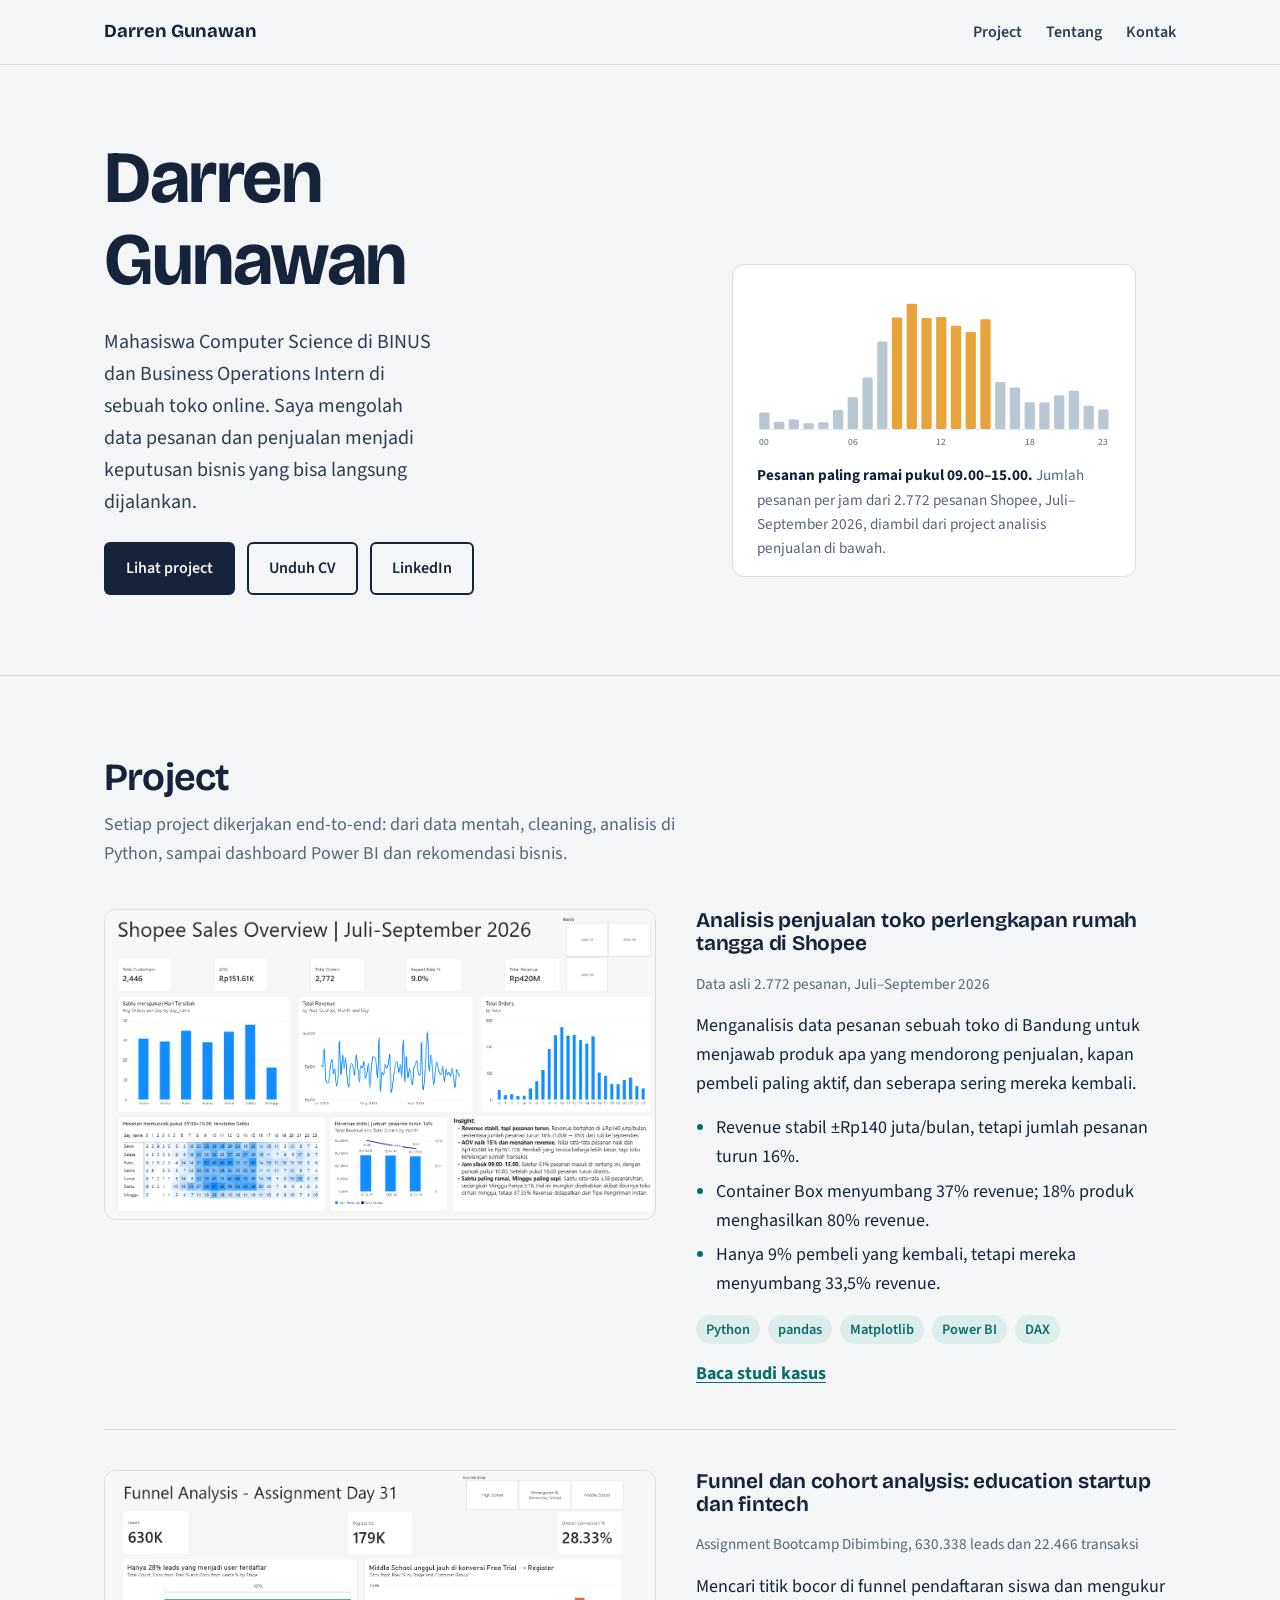
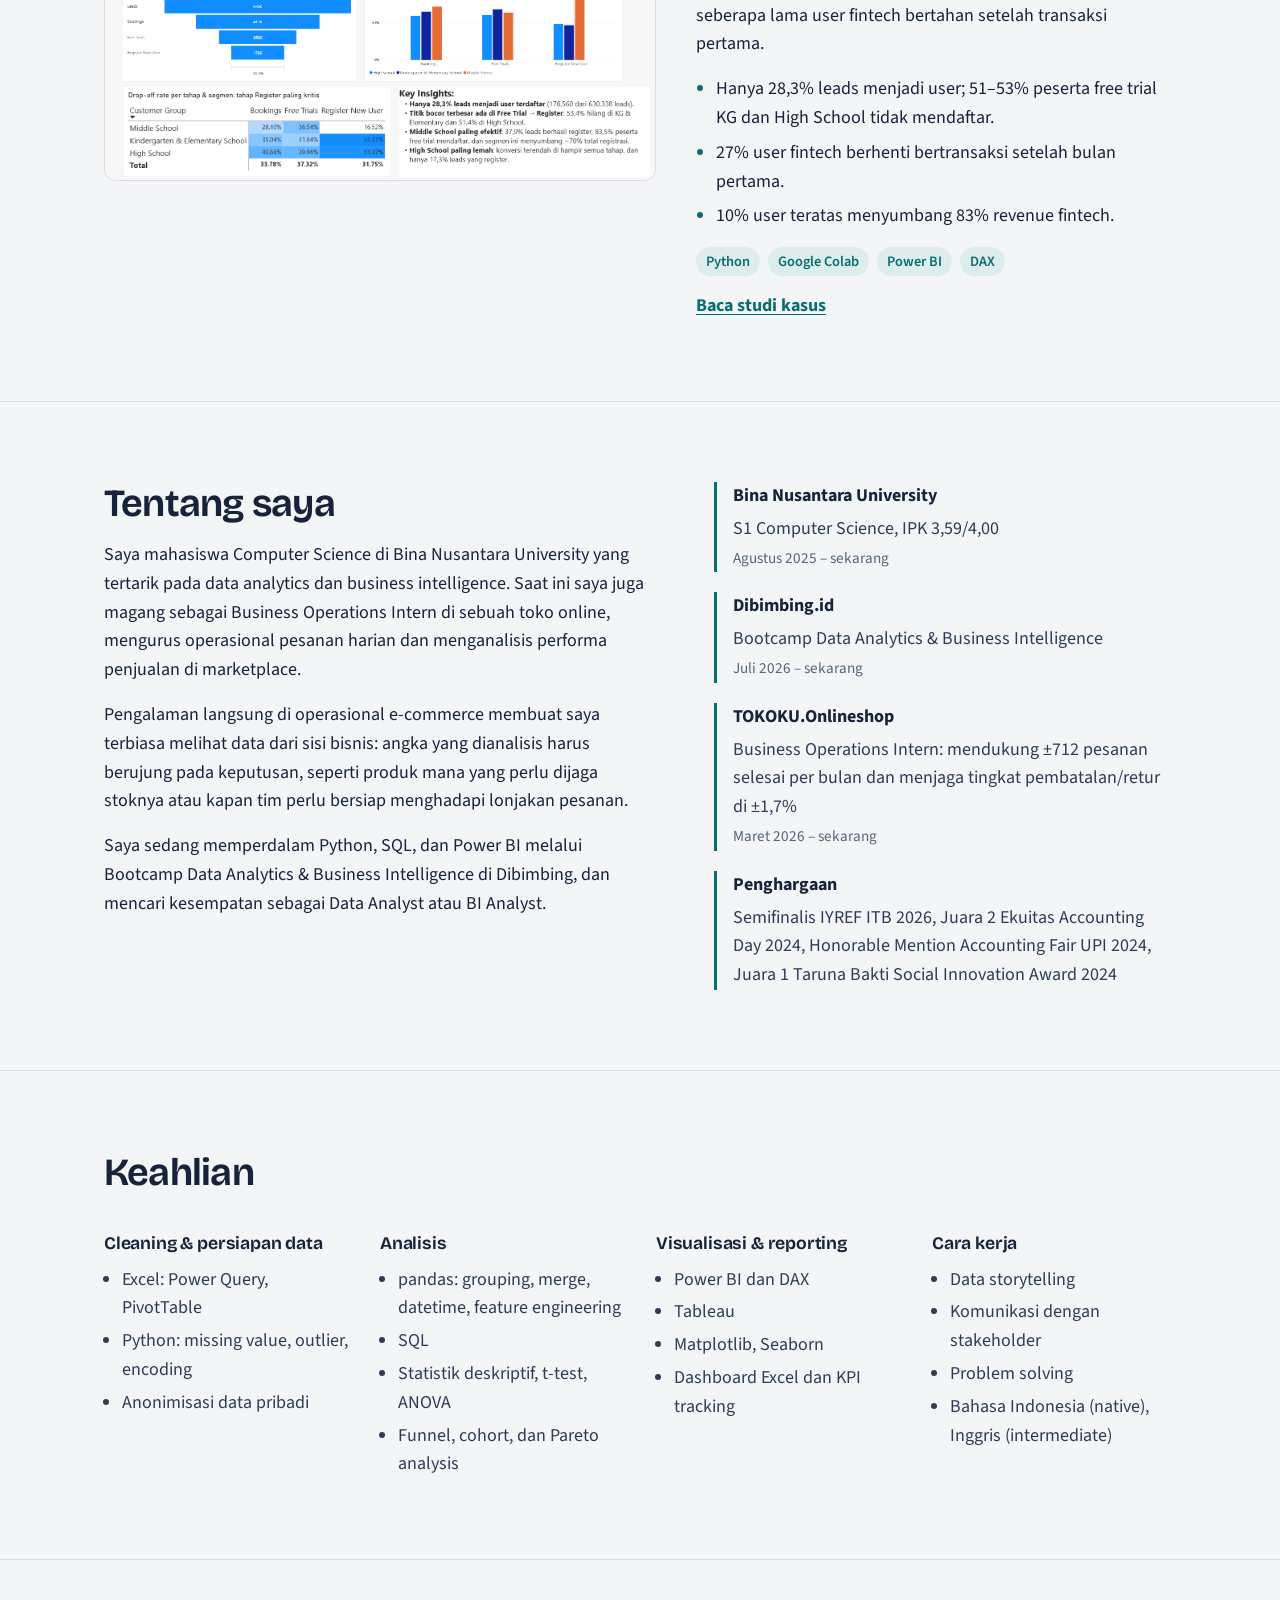
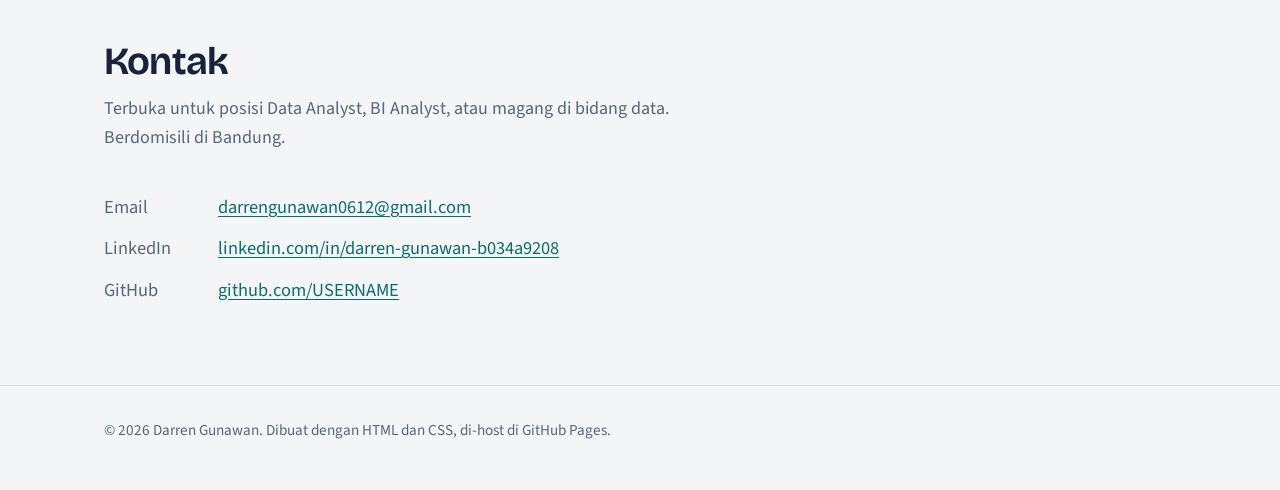
==== index.html @ d1df7506 "Add files via upload" ====
<!doctype html>
<html lang="id">
<head>
  <meta charset="utf-8">
  <meta name="viewport" content="width=device-width, initial-scale=1">
  <title>Darren Gunawan | Data Analyst Portfolio</title>
  <meta name="description" content="Portfolio data analyst Darren Gunawan: analisis penjualan e-commerce, funnel dan cohort analysis dengan Python dan Power BI.">
  <link rel="preconnect" href="https://fonts.googleapis.com">
  <link rel="preconnect" href="https://fonts.gstatic.com" crossorigin>
  <link href="https://fonts.googleapis.com/css2?family=Bricolage+Grotesque:opsz,wght@12..96,500..700&family=Source+Sans+3:wght@400;600;700&display=swap" rel="stylesheet">
  <link rel="stylesheet" href="assets/css/style.css">
</head>
<body>

  <nav class="site-nav" aria-label="Navigasi utama">
    <div class="wrap">
      <a class="brand" href="index.html">Darren Gunawan</a>
      <ul class="nav-links">
        <li><a href="#project">Project</a></li>
        <li><a href="#tentang">Tentang</a></li>
        <li><a href="#kontak">Kontak</a></li>
      </ul>
    </div>
  </nav>

  <header class="hero">
    <div class="wrap">
      <div class="hero-intro">
        <h1>Darren Gunawan</h1>
        <p class="hero-role">Mahasiswa Computer Science di BINUS dan Business Operations Intern di sebuah toko online. Saya mengolah data pesanan dan penjualan menjadi keputusan bisnis yang bisa langsung dijalankan.</p>
        <div class="actions">
          <a class="btn btn-primary" href="#project">Lihat project</a>
          <a class="btn btn-ghost" href="files/Darren_Gunawan_CV.pdf">Unduh CV</a>
          <a class="btn btn-ghost" href="https://www.linkedin.com/in/darren-gunawan-b034a9208/" target="_blank" rel="noopener">LinkedIn</a>
        </div>
      </div>

      <figure class="hero-figure">
        <svg viewBox="0 0 480 220" role="img" aria-label="Grafik batang jumlah pesanan per jam. Pesanan paling banyak antara pukul 09.00 dan 15.00, puncaknya 275 pesanan pukul 10.00.">
          <line class="baseline" x1="0" y1="190.5" x2="480" y2="190.5"/>
          <rect class="base" x="3" y="167.7" width="14" height="22.3" rx="2"><title>00.00: 36 pesanan</title></rect>
          <rect class="base" x="23" y="180.1" width="14" height="9.9" rx="2"><title>01.00: 16 pesanan</title></rect>
          <rect class="base" x="43" y="177.0" width="14" height="13.0" rx="2"><title>02.00: 21 pesanan</title></rect>
          <rect class="base" x="63" y="182.0" width="14" height="8.0" rx="2"><title>03.00: 13 pesanan</title></rect>
          <rect class="base" x="83" y="180.7" width="14" height="9.3" rx="2"><title>04.00: 15 pesanan</title></rect>
          <rect class="base" x="103" y="164.0" width="14" height="26.0" rx="2"><title>05.00: 42 pesanan</title></rect>
          <rect class="base" x="123" y="146.7" width="14" height="43.3" rx="2"><title>06.00: 70 pesanan</title></rect>
          <rect class="base" x="143" y="120.1" width="14" height="69.9" rx="2"><title>07.00: 113 pesanan</title></rect>
          <rect class="base" x="163" y="71.3" width="14" height="118.7" rx="2"><title>08.00: 192 pesanan</title></rect>
          <rect class="peak" x="183" y="38.5" width="14" height="151.5" rx="2"><title>09.00: 245 pesanan</title></rect>
          <rect class="peak" x="203" y="20.0" width="14" height="170.0" rx="2"><title>10.00: 275 pesanan</title></rect>
          <rect class="peak" x="223" y="39.2" width="14" height="150.8" rx="2"><title>11.00: 244 pesanan</title></rect>
          <rect class="peak" x="243" y="37.9" width="14" height="152.1" rx="2"><title>12.00: 246 pesanan</title></rect>
          <rect class="peak" x="263" y="49.7" width="14" height="140.3" rx="2"><title>13.00: 227 pesanan</title></rect>
          <rect class="peak" x="283" y="58.3" width="14" height="131.7" rx="2"><title>14.00: 213 pesanan</title></rect>
          <rect class="peak" x="303" y="41.0" width="14" height="149.0" rx="2"><title>15.00: 241 pesanan</title></rect>
          <rect class="base" x="323" y="126.3" width="14" height="63.7" rx="2"><title>16.00: 103 pesanan</title></rect>
          <rect class="base" x="343" y="133.7" width="14" height="56.3" rx="2"><title>17.00: 91 pesanan</title></rect>
          <rect class="base" x="363" y="153.5" width="14" height="36.5" rx="2"><title>18.00: 59 pesanan</title></rect>
          <rect class="base" x="383" y="154.1" width="14" height="35.9" rx="2"><title>19.00: 58 pesanan</title></rect>
          <rect class="base" x="403" y="144.3" width="14" height="45.7" rx="2"><title>20.00: 74 pesanan</title></rect>
          <rect class="base" x="423" y="138.1" width="14" height="51.9" rx="2"><title>21.00: 84 pesanan</title></rect>
          <rect class="base" x="443" y="158.5" width="14" height="31.5" rx="2"><title>22.00: 51 pesanan</title></rect>
          <rect class="base" x="463" y="163.4" width="14" height="26.6" rx="2"><title>23.00: 43 pesanan</title></rect>
          <text class="axis" x="10" y="212" text-anchor="middle">00</text>
          <text class="axis" x="130" y="212" text-anchor="middle">06</text>
          <text class="axis" x="250" y="212" text-anchor="middle">12</text>
          <text class="axis" x="370" y="212" text-anchor="middle">18</text>
          <text class="axis" x="470" y="212" text-anchor="middle">23</text>
        </svg>
        <figcaption><strong>Pesanan paling ramai pukul 09.00–15.00.</strong> Jumlah pesanan per jam dari 2.772 pesanan Shopee, Juli–September 2026, diambil dari project analisis penjualan di bawah.</figcaption>
      </figure>
    </div>
  </header>

  <main>
    <section class="section" id="project" aria-labelledby="project-title">
      <div class="wrap">
        <div class="section-head">
          <h2 id="project-title">Project</h2>
          <p>Setiap project dikerjakan end-to-end: dari data mentah, cleaning, analisis di Python, sampai dashboard Power BI dan rekomendasi bisnis.</p>
        </div>

        <article class="project">
          <a class="project-shot" href="projects/shopee-sales.html">
            <img src="assets/img/shopee/dashboard-sales-overview.png" alt="Dashboard Power BI Shopee Sales Overview berisi KPI, pesanan per hari dan per jam, heatmap, serta tren revenue bulanan" loading="lazy">
          </a>
          <div class="project-body">
            <h3>Analisis penjualan toko perlengkapan rumah tangga di Shopee</h3>
            <p class="project-meta">Data asli 2.772 pesanan, Juli–September 2026</p>
            <p>Menganalisis data pesanan sebuah toko di Bandung untuk menjawab produk apa yang mendorong penjualan, kapan pembeli paling aktif, dan seberapa sering mereka kembali.</p>
            <ul class="project-results">
              <li>Revenue stabil ±Rp140 juta/bulan, tetapi jumlah pesanan turun 16%.</li>
              <li>Container Box menyumbang 37% revenue; 18% produk menghasilkan 80% revenue.</li>
              <li>Hanya 9% pembeli yang kembali, tetapi mereka menyumbang 33,5% revenue.</li>
            </ul>
            <ul class="tools" aria-label="Tools">
              <li>Python</li><li>pandas</li><li>Matplotlib</li><li>Power BI</li><li>DAX</li>
            </ul>
            <a class="read-more" href="projects/shopee-sales.html">Baca studi kasus</a>
          </div>
        </article>

        <article class="project">
          <a class="project-shot" href="projects/funnel-cohort.html">
            <img src="assets/img/funnel-cohort/dashboard-funnel.png" alt="Dashboard Power BI funnel analysis education startup dengan funnel chart, conversion per segmen, dan matrix drop-off" loading="lazy">
          </a>
          <div class="project-body">
            <h3>Funnel dan cohort analysis: education startup dan fintech</h3>
            <p class="project-meta">Assignment Bootcamp Dibimbing, 630.338 leads dan 22.466 transaksi</p>
            <p>Mencari titik bocor di funnel pendaftaran siswa dan mengukur seberapa lama user fintech bertahan setelah transaksi pertama.</p>
            <ul class="project-results">
              <li>Hanya 28,3% leads menjadi user; 51–53% peserta free trial KG dan High School tidak mendaftar.</li>
              <li>27% user fintech berhenti bertransaksi setelah bulan pertama.</li>
              <li>10% user teratas menyumbang 83% revenue fintech.</li>
            </ul>
            <ul class="tools" aria-label="Tools">
              <li>Python</li><li>Google Colab</li><li>Power BI</li><li>DAX</li>
            </ul>
            <a class="read-more" href="projects/funnel-cohort.html">Baca studi kasus</a>
          </div>
        </article>
      </div>
    </section>

    <section class="section" id="tentang" aria-labelledby="tentang-title">
      <div class="wrap about-grid">
        <div class="about-text">
          <h2 id="tentang-title">Tentang saya</h2>
          <p>Saya mahasiswa Computer Science di Bina Nusantara University yang tertarik pada data analytics dan business intelligence. Saat ini saya juga magang sebagai Business Operations Intern di sebuah toko online, mengurus operasional pesanan harian dan menganalisis performa penjualan di marketplace.</p>
          <p>Pengalaman langsung di operasional e-commerce membuat saya terbiasa melihat data dari sisi bisnis: angka yang dianalisis harus berujung pada keputusan, seperti produk mana yang perlu dijaga stoknya atau kapan tim perlu bersiap menghadapi lonjakan pesanan.</p>
          <p>Saya sedang memperdalam Python, SQL, dan Power BI melalui Bootcamp Data Analytics &amp; Business Intelligence di Dibimbing, dan mencari kesempatan sebagai Data Analyst atau BI Analyst.</p>
        </div>

        <dl class="facts">
          <div>
            <dt>Bina Nusantara University</dt>
            <dd>S1 Computer Science, IPK 3,59/4,00<br><span class="when">Agustus 2025 – sekarang</span></dd>
          </div>
          <div>
            <dt>Dibimbing.id</dt>
            <dd>Bootcamp Data Analytics &amp; Business Intelligence<br><span class="when">Juli 2026 – sekarang</span></dd>
          </div>
          <div>
            <dt>TOKOKU.Onlineshop</dt>
            <dd>Business Operations Intern: mendukung ±712 pesanan selesai per bulan dan menjaga tingkat pembatalan/retur di ±1,7%<br><span class="when">Maret 2026 – sekarang</span></dd>
          </div>
          <div>
            <dt>Penghargaan</dt>
            <dd>Semifinalis IYREF ITB 2026, Juara 2 Ekuitas Accounting Day 2024, Honorable Mention Accounting Fair UPI 2024, Juara 1 Taruna Bakti Social Innovation Award 2024</dd>
          </div>
        </dl>
      </div>
    </section>

    <section class="section" id="keahlian" aria-labelledby="keahlian-title">
      <div class="wrap">
        <div class="section-head">
          <h2 id="keahlian-title">Keahlian</h2>
        </div>
        <div class="skills">
          <div>
            <h3>Cleaning &amp; persiapan data</h3>
            <ul>
              <li>Excel: Power Query, PivotTable</li>
              <li>Python: missing value, outlier, encoding</li>
              <li>Anonimisasi data pribadi</li>
            </ul>
          </div>
          <div>
            <h3>Analisis</h3>
            <ul>
              <li>pandas: grouping, merge, datetime, feature engineering</li>
              <li>SQL</li>
              <li>Statistik deskriptif, t-test, ANOVA</li>
              <li>Funnel, cohort, dan Pareto analysis</li>
            </ul>
          </div>
          <div>
            <h3>Visualisasi &amp; reporting</h3>
            <ul>
              <li>Power BI dan DAX</li>
              <li>Tableau</li>
              <li>Matplotlib, Seaborn</li>
              <li>Dashboard Excel dan KPI tracking</li>
            </ul>
          </div>
          <div>
            <h3>Cara kerja</h3>
            <ul>
              <li>Data storytelling</li>
              <li>Komunikasi dengan stakeholder</li>
              <li>Problem solving</li>
              <li>Bahasa Indonesia (native), Inggris (intermediate)</li>
            </ul>
          </div>
        </div>
      </div>
    </section>

    <section class="section" id="kontak" aria-labelledby="kontak-title">
      <div class="wrap">
        <div class="section-head">
          <h2 id="kontak-title">Kontak</h2>
          <p>Terbuka untuk posisi Data Analyst, BI Analyst, atau magang di bidang data. Berdomisili di Bandung.</p>
        </div>
        <ul class="contact-list">
          <li><span>Email</span> <a href="mailto:darrengunawan0612@gmail.com">darrengunawan0612@gmail.com</a></li>
          <li><span>LinkedIn</span> <a href="https://www.linkedin.com/in/darren-gunawan-b034a9208/" target="_blank" rel="noopener">linkedin.com/in/darren-gunawan-b034a9208</a></li>
          <li><span>GitHub</span> <a href="https://github.com/USERNAME" target="_blank" rel="noopener">github.com/USERNAME</a></li>
        </ul>
      </div>
    </section>
  </main>

  <footer class="site-footer">
    <div class="wrap">© 2026 Darren Gunawan. Dibuat dengan HTML dan CSS, di-host di GitHub Pages.</div>
  </footer>

</body>
</html>
---- assets/css/style.css ----
/* ===== Tokens ===== */
:root {
  --ink: #17233B;
  --ink-soft: #2E3C55;
  --paper: #F3F5F7;
  --surface: #FFFFFF;
  --teal: #0B6E6E;
  --teal-soft: #DCEDEC;
  --amber: #E8A33A;
  --muted: #56657A;
  --rule: #D7DDE4;
  --bar: #B9C6D3;

  --font-display: 'Bricolage Grotesque', 'Segoe UI', Arial, sans-serif;
  --font-body: 'Source Sans 3', 'Segoe UI', Arial, sans-serif;

  --wrap: 1120px;
  --read: 68ch;
  --radius-s: 6px;
  --radius-m: 12px;
}

*, *::before, *::after { box-sizing: border-box; }

html { scroll-behavior: smooth; }
@media (prefers-reduced-motion: reduce) { html { scroll-behavior: auto; } }

body {
  margin: 0;
  background: var(--paper);
  color: var(--ink);
  font-family: var(--font-body);
  font-size: 18px;
  line-height: 1.6;
  -webkit-font-smoothing: antialiased;
}

img { max-width: 100%; height: auto; display: block; }

a { color: var(--teal); text-underline-offset: 3px; }
a:hover { color: var(--ink); }
:focus-visible { outline: 3px solid var(--amber); outline-offset: 3px; border-radius: 2px; }

h1, h2, h3 {
  font-family: var(--font-display);
  line-height: 1.12;
  letter-spacing: -0.02em;
  margin: 0;
}
h1 { font-size: clamp(2.6rem, 6vw, 4.6rem); font-weight: 700; }
h2 { font-size: clamp(1.7rem, 3.2vw, 2.4rem); font-weight: 650; }
h3 { font-size: 1.3rem; font-weight: 650; letter-spacing: -0.01em; }
p { margin: 0; }

.wrap { max-width: var(--wrap); margin: 0 auto; padding: 0 24px; }
.num { font-variant-numeric: tabular-nums; }

/* ===== Navigation ===== */
.site-nav {
  border-bottom: 1px solid var(--rule);
  background: var(--paper);
  position: sticky; top: 0; z-index: 10;
}
.site-nav .wrap {
  display: flex; align-items: center; justify-content: space-between;
  gap: 16px; min-height: 64px;
}
.brand { font-family: var(--font-display); font-weight: 700; font-size: 1.15rem; color: var(--ink); text-decoration: none; }
.nav-links { display: flex; gap: 24px; list-style: none; margin: 0; padding: 0; }
.nav-links a { color: var(--ink-soft); text-decoration: none; font-weight: 600; font-size: 1rem; }
.nav-links a:hover { color: var(--teal); }

/* ===== Buttons ===== */
.actions { display: flex; flex-wrap: wrap; gap: 12px; }
.btn {
  display: inline-block; padding: 12px 20px; border-radius: var(--radius-s);
  font-weight: 600; font-size: 1rem; text-decoration: none;
  border: 2px solid var(--ink);
}
.btn-primary { background: var(--ink); color: var(--paper); }
.btn-primary:hover { background: var(--teal); border-color: var(--teal); color: #fff; }
.btn-ghost { color: var(--ink); background: transparent; }
.btn-ghost:hover { background: var(--surface); color: var(--ink); }

/* ===== Hero ===== */
.hero { padding: 72px 0 80px; }
.hero .wrap {
  display: grid; grid-template-columns: 1.1fr 1fr; gap: 56px; align-items: end;
}
.hero-intro { display: flex; flex-direction: column; gap: 24px; }
.hero-role { font-size: 1.25rem; color: var(--ink-soft); max-width: 34ch; }
.hero-figure {
  background: var(--surface); border: 1px solid var(--rule);
  border-radius: var(--radius-m); padding: 24px 24px 16px;
}
.hero-figure svg { width: 100%; height: auto; display: block; }
.hero-figure .base { fill: var(--bar); }
.hero-figure .peak { fill: var(--amber); }
.hero-figure .axis { fill: var(--muted); font: 13px var(--font-body); }
.hero-figure .baseline { stroke: var(--rule); stroke-width: 1; }
.hero-figure figcaption { font-size: 0.95rem; color: var(--muted); margin-top: 12px; }
.hero-figure figcaption strong { color: var(--ink); }

/* ===== Sections ===== */
.section { padding: 80px 0; border-top: 1px solid var(--rule); }
.section-head { display: flex; flex-direction: column; gap: 12px; margin-bottom: 40px; max-width: var(--read); }
.section-head p { color: var(--muted); }

/* ===== Project list ===== */
.project {
  display: grid; grid-template-columns: 1.15fr 1fr; gap: 40px; align-items: start;
  padding: 40px 0; border-bottom: 1px solid var(--rule);
}
.project:first-of-type { padding-top: 0; }
.project:last-of-type { border-bottom: 0; padding-bottom: 0; }
.project-shot {
  border: 1px solid var(--rule); border-radius: var(--radius-m);
  overflow: hidden; background: var(--surface);
}
.project-body { display: flex; flex-direction: column; gap: 16px; }
.project-meta { color: var(--muted); font-size: 0.95rem; }
.project-results { margin: 0; padding-left: 20px; display: flex; flex-direction: column; gap: 6px; }
.project-results li::marker { color: var(--teal); }
.tools { display: flex; flex-wrap: wrap; gap: 8px; list-style: none; margin: 0; padding: 0; }
.tools li {
  font-size: 0.9rem; padding: 3px 10px; border-radius: 999px;
  background: var(--teal-soft); color: var(--teal); font-weight: 600;
}
.read-more { font-weight: 700; }

/* ===== About ===== */
.about-grid { display: grid; grid-template-columns: 1.2fr 1fr; gap: 56px; }
.about-text { display: flex; flex-direction: column; gap: 16px; max-width: var(--read); }
.facts { margin: 0; display: flex; flex-direction: column; gap: 20px; }
.facts div { border-left: 3px solid var(--teal); padding-left: 16px; }
.facts dt { font-weight: 700; }
.facts dd { margin: 4px 0 0; color: var(--ink-soft); }
.facts .when { color: var(--muted); font-size: 0.95rem; }

/* ===== Skills ===== */
.skills { display: grid; grid-template-columns: repeat(4, 1fr); gap: 32px; }
.skills h3 { font-size: 1.1rem; margin-bottom: 12px; }
.skills ul { margin: 0; padding-left: 18px; color: var(--ink-soft); display: flex; flex-direction: column; gap: 4px; }

/* ===== Contact ===== */
.contact-list { list-style: none; margin: 0; padding: 0; display: flex; flex-direction: column; gap: 12px; font-size: 1.15rem; }
.contact-list span { display: inline-block; min-width: 110px; color: var(--muted); }

.site-footer { padding: 32px 0 48px; color: var(--muted); font-size: 0.95rem; border-top: 1px solid var(--rule); }

/* ===== Case study ===== */
.case-head { padding: 56px 0 40px; }
.case-head .wrap { display: flex; flex-direction: column; gap: 20px; }
.back { font-weight: 600; text-decoration: none; }
.case-head h1 { font-size: clamp(2.1rem, 4.6vw, 3.4rem); max-width: 22ch; }
.case-lead { font-size: 1.2rem; color: var(--ink-soft); max-width: 60ch; }
.case-meta {
  display: grid; grid-template-columns: repeat(4, minmax(0, 1fr)); gap: 24px;
  margin: 12px 0 0; padding: 20px 0 0; border-top: 1px solid var(--rule);
}
.case-meta dt { font-size: 0.9rem; color: var(--muted); }
.case-meta dd { margin: 2px 0 0; font-weight: 600; }

.case-layout { display: grid; grid-template-columns: 220px minmax(0, 1fr); gap: 56px; padding-bottom: 80px; }
.toc { position: sticky; top: 96px; align-self: start; }
.toc p { font-weight: 700; margin-bottom: 8px; }
.toc ol { list-style: none; margin: 0; padding: 0; display: flex; flex-direction: column; gap: 6px; border-left: 2px solid var(--rule); }
.toc a { display: block; padding-left: 14px; color: var(--muted); text-decoration: none; font-size: 0.98rem; }
.toc a:hover { color: var(--teal); }

.article { max-width: 760px; display: flex; flex-direction: column; gap: 56px; }
.article section { display: flex; flex-direction: column; gap: 16px; scroll-margin-top: 88px; }
.article h2 { font-size: 1.8rem; }
.article h3 { margin-top: 12px; }
.article ul, .article ol { margin: 0; padding-left: 22px; display: flex; flex-direction: column; gap: 8px; }
.article li::marker { color: var(--teal); font-weight: 700; }

.summary {
  background: var(--surface); border: 1px solid var(--rule); border-left: 4px solid var(--amber);
  border-radius: var(--radius-s); padding: 24px 28px;
}
.summary h2 { font-size: 1.3rem; margin-bottom: 12px; }

.finding { display: flex; flex-direction: column; gap: 14px; padding-top: 8px; }
.finding .q { color: var(--teal); font-weight: 700; font-size: 1rem; }

figure.chart { margin: 0; background: var(--surface); border: 1px solid var(--rule); border-radius: var(--radius-m); padding: 16px; }
figure.chart figcaption { font-size: 0.92rem; color: var(--muted); margin-top: 10px; }
figure.wide a { display: block; }
figure.wide img { cursor: zoom-in; }

.data-table { width: 100%; border-collapse: collapse; font-size: 1rem; background: var(--surface); }
.data-table th, .data-table td { text-align: left; padding: 10px 14px; border-bottom: 1px solid var(--rule); vertical-align: top; }
.data-table th { background: var(--ink); color: var(--paper); font-weight: 600; }
.table-scroll { overflow-x: auto; border: 1px solid var(--rule); border-radius: var(--radius-s); }

.recs { counter-reset: rec; }
.recs li strong { color: var(--ink); }

.files { display: flex; flex-wrap: wrap; gap: 12px; }

.case-nav { display: flex; justify-content: space-between; gap: 16px; padding-top: 32px; border-top: 1px solid var(--rule); font-weight: 600; }

/* ===== Responsive ===== */
@media (max-width: 960px) {
  .hero .wrap, .project, .about-grid { grid-template-columns: 1fr; gap: 32px; }
  .skills { grid-template-columns: repeat(2, 1fr); }
  .case-layout { grid-template-columns: 1fr; }
  .toc { display: none; }
}
@media (max-width: 640px) {
  body { font-size: 17px; }
  .nav-links { gap: 16px; }
  .nav-links li:nth-child(2) { display: none; }
  .hero { padding: 48px 0 56px; }
  .section { padding: 56px 0; }
  .skills { grid-template-columns: 1fr; }
  .case-meta { grid-template-columns: repeat(2, minmax(0, 1fr)); }
  .contact-list span { display: block; }
}
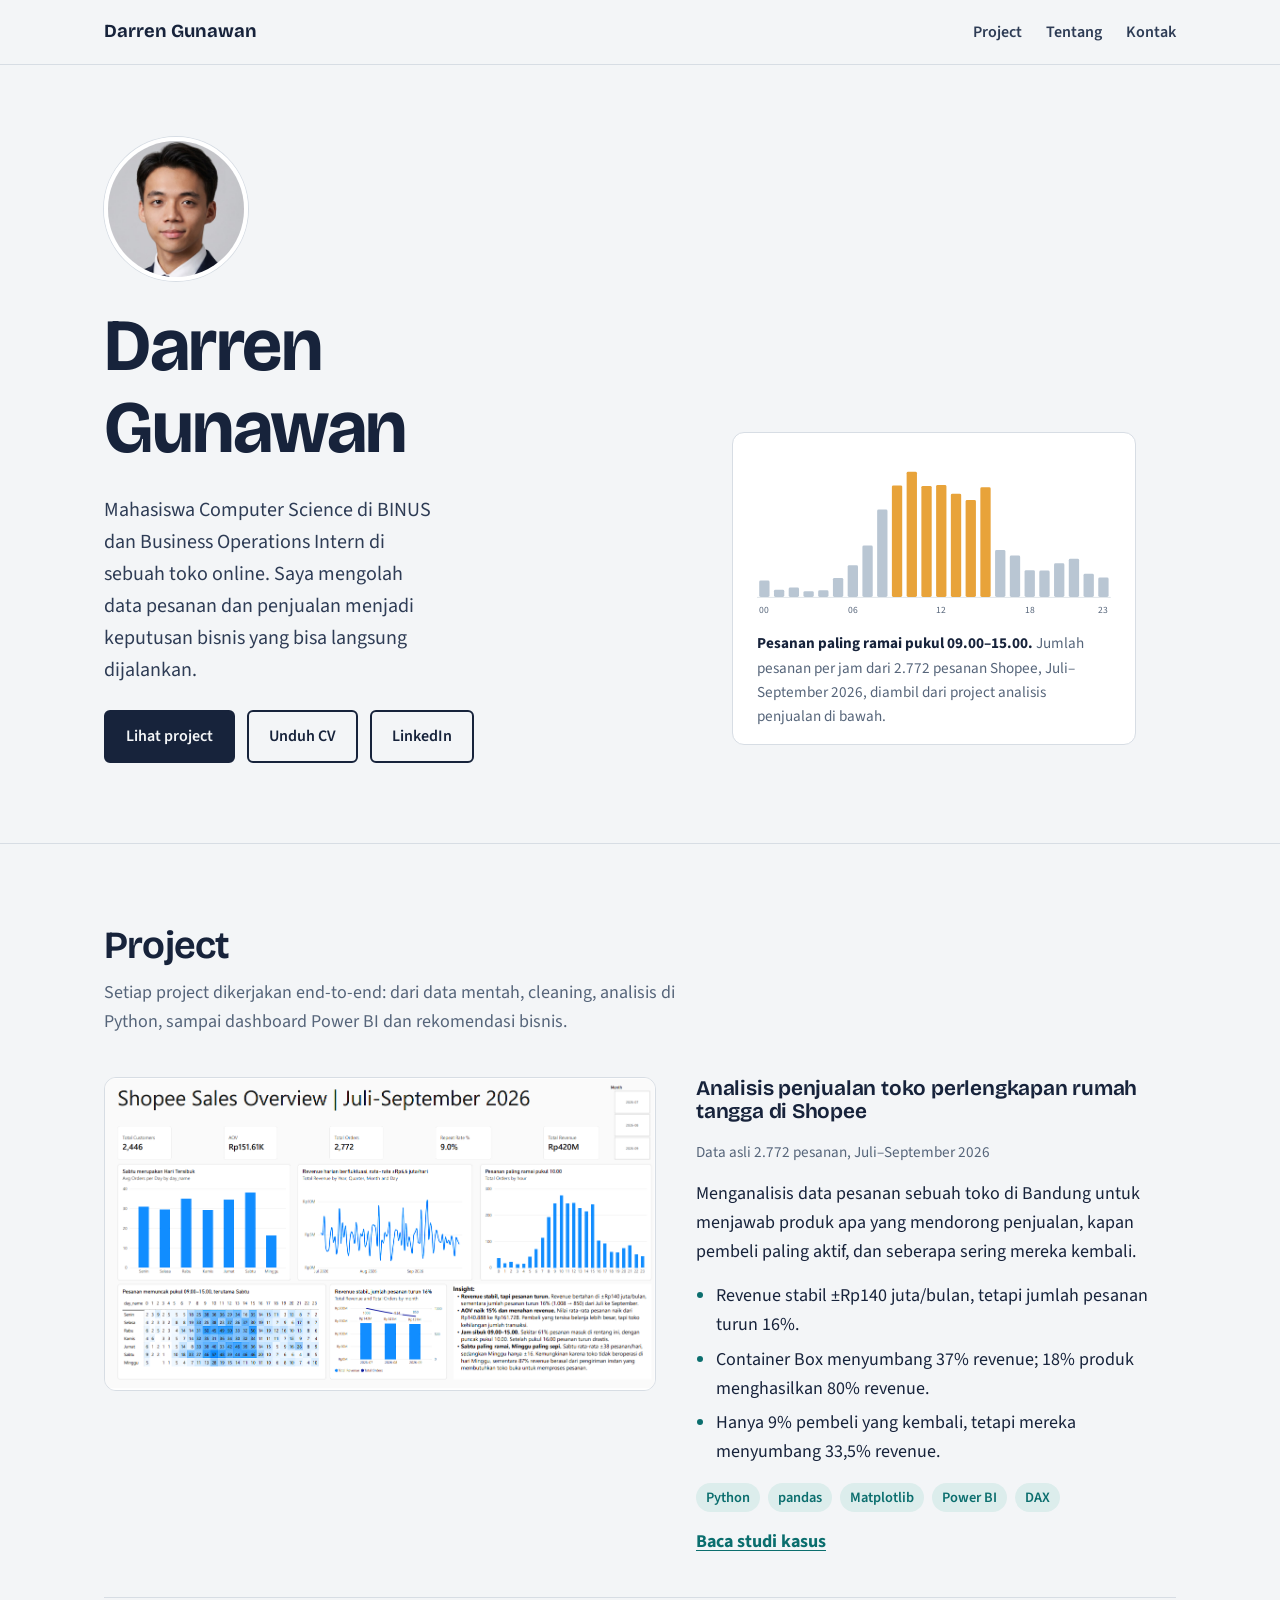
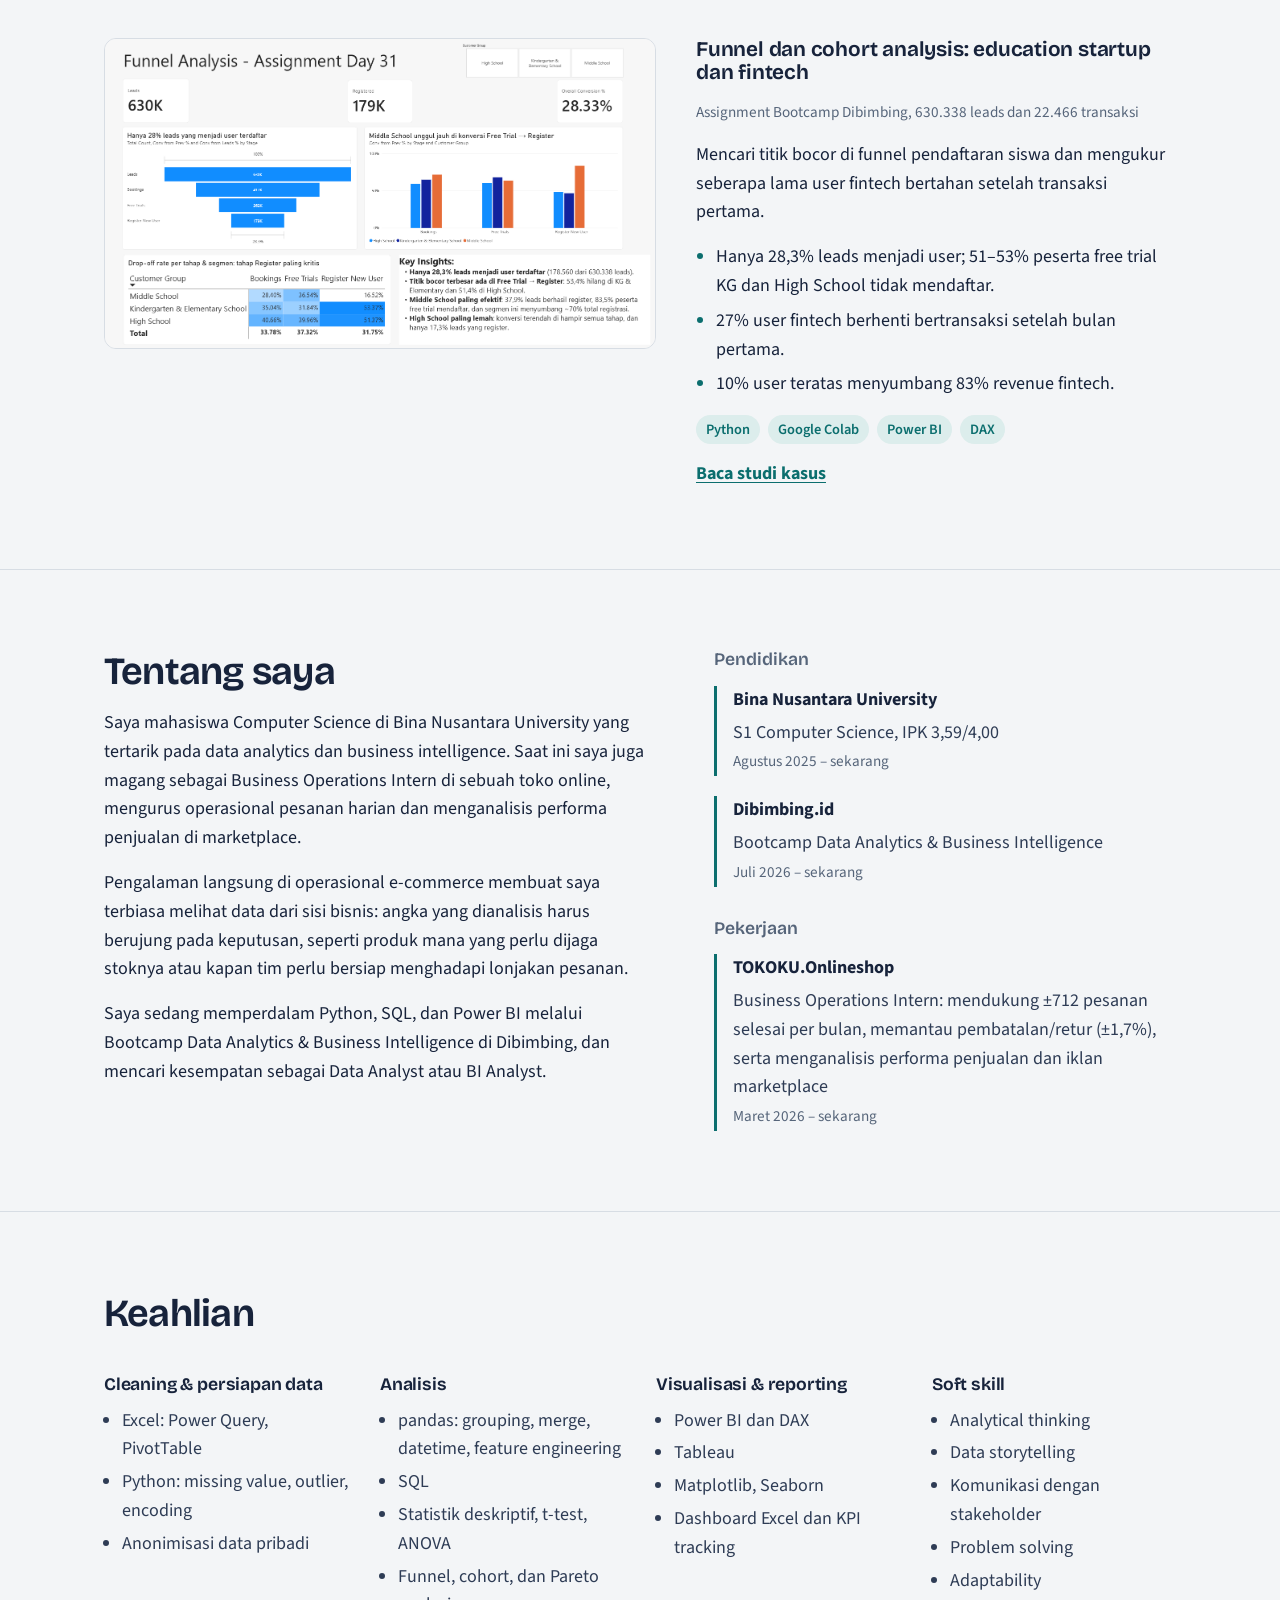
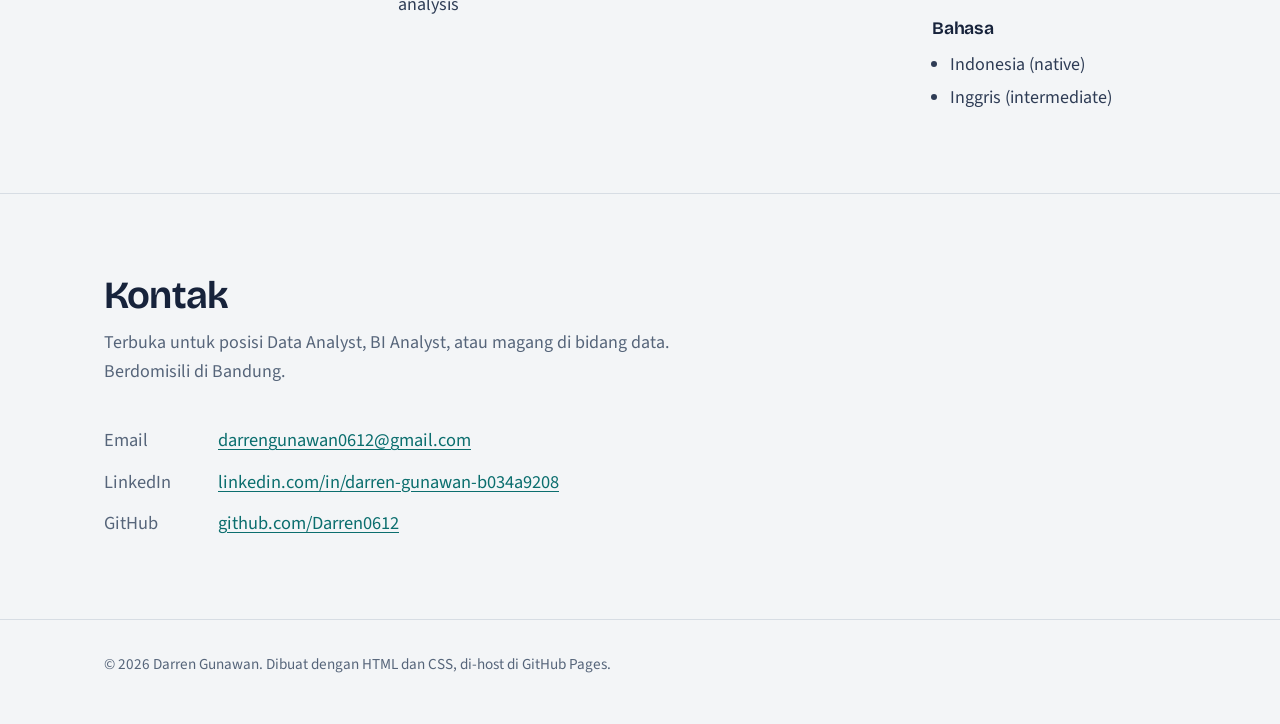
==== commit 77e929c6: "Update portfolio: foto, CV, dashboard terbaru, dan struktur Tentang - Tambah foto profil di hero dan" ====
--- a/index.html
+++ b/index.html
@@ -26,11 +26,12 @@
   <header class="hero">
     <div class="wrap">
       <div class="hero-intro">
+        <img class="avatar" src="assets/img/darren-gunawan.jpg" alt="Foto Darren Gunawan" width="144" height="144">
         <h1>Darren Gunawan</h1>
         <p class="hero-role">Mahasiswa Computer Science di BINUS dan Business Operations Intern di sebuah toko online. Saya mengolah data pesanan dan penjualan menjadi keputusan bisnis yang bisa langsung dijalankan.</p>
         <div class="actions">
           <a class="btn btn-primary" href="#project">Lihat project</a>
-          <a class="btn btn-ghost" href="files/Darren_Gunawan_CV.pdf">Unduh CV</a>
+          <a class="btn btn-ghost" href="files/Darren_Gunawan_CV.pdf" download>Unduh CV</a>
           <a class="btn btn-ghost" href="https://www.linkedin.com/in/darren-gunawan-b034a9208/" target="_blank" rel="noopener">LinkedIn</a>
         </div>
       </div>
@@ -132,24 +133,27 @@
           <p>Saya sedang memperdalam Python, SQL, dan Power BI melalui Bootcamp Data Analytics &amp; Business Intelligence di Dibimbing, dan mencari kesempatan sebagai Data Analyst atau BI Analyst.</p>
         </div>
 
-        <dl class="facts">
-          <div>
-            <dt>Bina Nusantara University</dt>
-            <dd>S1 Computer Science, IPK 3,59/4,00<br><span class="when">Agustus 2025 – sekarang</span></dd>
-          </div>
-          <div>
-            <dt>Dibimbing.id</dt>
-            <dd>Bootcamp Data Analytics &amp; Business Intelligence<br><span class="when">Juli 2026 – sekarang</span></dd>
-          </div>
-          <div>
-            <dt>TOKOKU.Onlineshop</dt>
-            <dd>Business Operations Intern: mendukung ±712 pesanan selesai per bulan dan menjaga tingkat pembatalan/retur di ±1,7%<br><span class="when">Maret 2026 – sekarang</span></dd>
-          </div>
-          <div>
-            <dt>Penghargaan</dt>
-            <dd>Semifinalis IYREF ITB 2026, Juara 2 Ekuitas Accounting Day 2024, Honorable Mention Accounting Fair UPI 2024, Juara 1 Taruna Bakti Social Innovation Award 2024</dd>
-          </div>
-        </dl>
+        <div class="facts-wrap">
+          <h3 class="facts-title">Pendidikan</h3>
+          <dl class="facts">
+            <div>
+              <dt>Bina Nusantara University</dt>
+              <dd>S1 Computer Science, IPK 3,59/4,00<br><span class="when">Agustus 2025 – sekarang</span></dd>
+            </div>
+            <div>
+              <dt>Dibimbing.id</dt>
+              <dd>Bootcamp Data Analytics &amp; Business Intelligence<br><span class="when">Juli 2026 – sekarang</span></dd>
+            </div>
+          </dl>
+
+          <h3 class="facts-title">Pekerjaan</h3>
+          <dl class="facts">
+            <div>
+              <dt>TOKOKU.Onlineshop</dt>
+              <dd>Business Operations Intern: mendukung ±712 pesanan selesai per bulan, memantau pembatalan/retur (±1,7%), serta menganalisis performa penjualan dan iklan marketplace<br><span class="when">Maret 2026 – sekarang</span></dd>
+            </div>
+          </dl>
+        </div>
       </div>
     </section>
 
@@ -186,12 +190,18 @@
             </ul>
           </div>
           <div>
-            <h3>Cara kerja</h3>
-            <ul>
+            <h3>Soft skill</h3>
+            <ul>
+              <li>Analytical thinking</li>
               <li>Data storytelling</li>
               <li>Komunikasi dengan stakeholder</li>
               <li>Problem solving</li>
-              <li>Bahasa Indonesia (native), Inggris (intermediate)</li>
+              <li>Adaptability</li>
+            </ul>
+            <h3 class="sub">Bahasa</h3>
+            <ul>
+              <li>Indonesia (native)</li>
+              <li>Inggris (intermediate)</li>
             </ul>
           </div>
         </div>
@@ -207,7 +217,7 @@
         <ul class="contact-list">
           <li><span>Email</span> <a href="mailto:darrengunawan0612@gmail.com">darrengunawan0612@gmail.com</a></li>
           <li><span>LinkedIn</span> <a href="https://www.linkedin.com/in/darren-gunawan-b034a9208/" target="_blank" rel="noopener">linkedin.com/in/darren-gunawan-b034a9208</a></li>
-          <li><span>GitHub</span> <a href="https://github.com/USERNAME" target="_blank" rel="noopener">github.com/USERNAME</a></li>
+          <li><span>GitHub</span> <a href="https://github.com/Darren0612" target="_blank" rel="noopener">github.com/Darren0612</a></li>
         </ul>
       </div>
     </section>
--- a/assets/css/style.css
+++ b/assets/css/style.css
@@ -88,6 +88,10 @@
   display: grid; grid-template-columns: 1.1fr 1fr; gap: 56px; align-items: end;
 }
 .hero-intro { display: flex; flex-direction: column; gap: 24px; }
+.avatar {
+  width: 144px; height: 144px; border-radius: 50%; object-fit: cover;
+  border: 4px solid var(--surface); box-shadow: 0 0 0 1px var(--rule);
+}
 .hero-role { font-size: 1.25rem; color: var(--ink-soft); max-width: 34ch; }
 .hero-figure {
   background: var(--surface); border: 1px solid var(--rule);
@@ -131,6 +135,9 @@
 /* ===== About ===== */
 .about-grid { display: grid; grid-template-columns: 1.2fr 1fr; gap: 56px; }
 .about-text { display: flex; flex-direction: column; gap: 16px; max-width: var(--read); }
+.facts-wrap { display: flex; flex-direction: column; gap: 16px; }
+.facts-title { font-size: 1.1rem; color: var(--muted); font-weight: 600; letter-spacing: 0; }
+.facts + .facts-title { margin-top: 16px; }
 .facts { margin: 0; display: flex; flex-direction: column; gap: 20px; }
 .facts div { border-left: 3px solid var(--teal); padding-left: 16px; }
 .facts dt { font-weight: 700; }
@@ -140,6 +147,7 @@
 /* ===== Skills ===== */
 .skills { display: grid; grid-template-columns: repeat(4, 1fr); gap: 32px; }
 .skills h3 { font-size: 1.1rem; margin-bottom: 12px; }
+.skills h3.sub { margin-top: 24px; }
 .skills ul { margin: 0; padding-left: 18px; color: var(--ink-soft); display: flex; flex-direction: column; gap: 4px; }
 
 /* ===== Contact ===== */
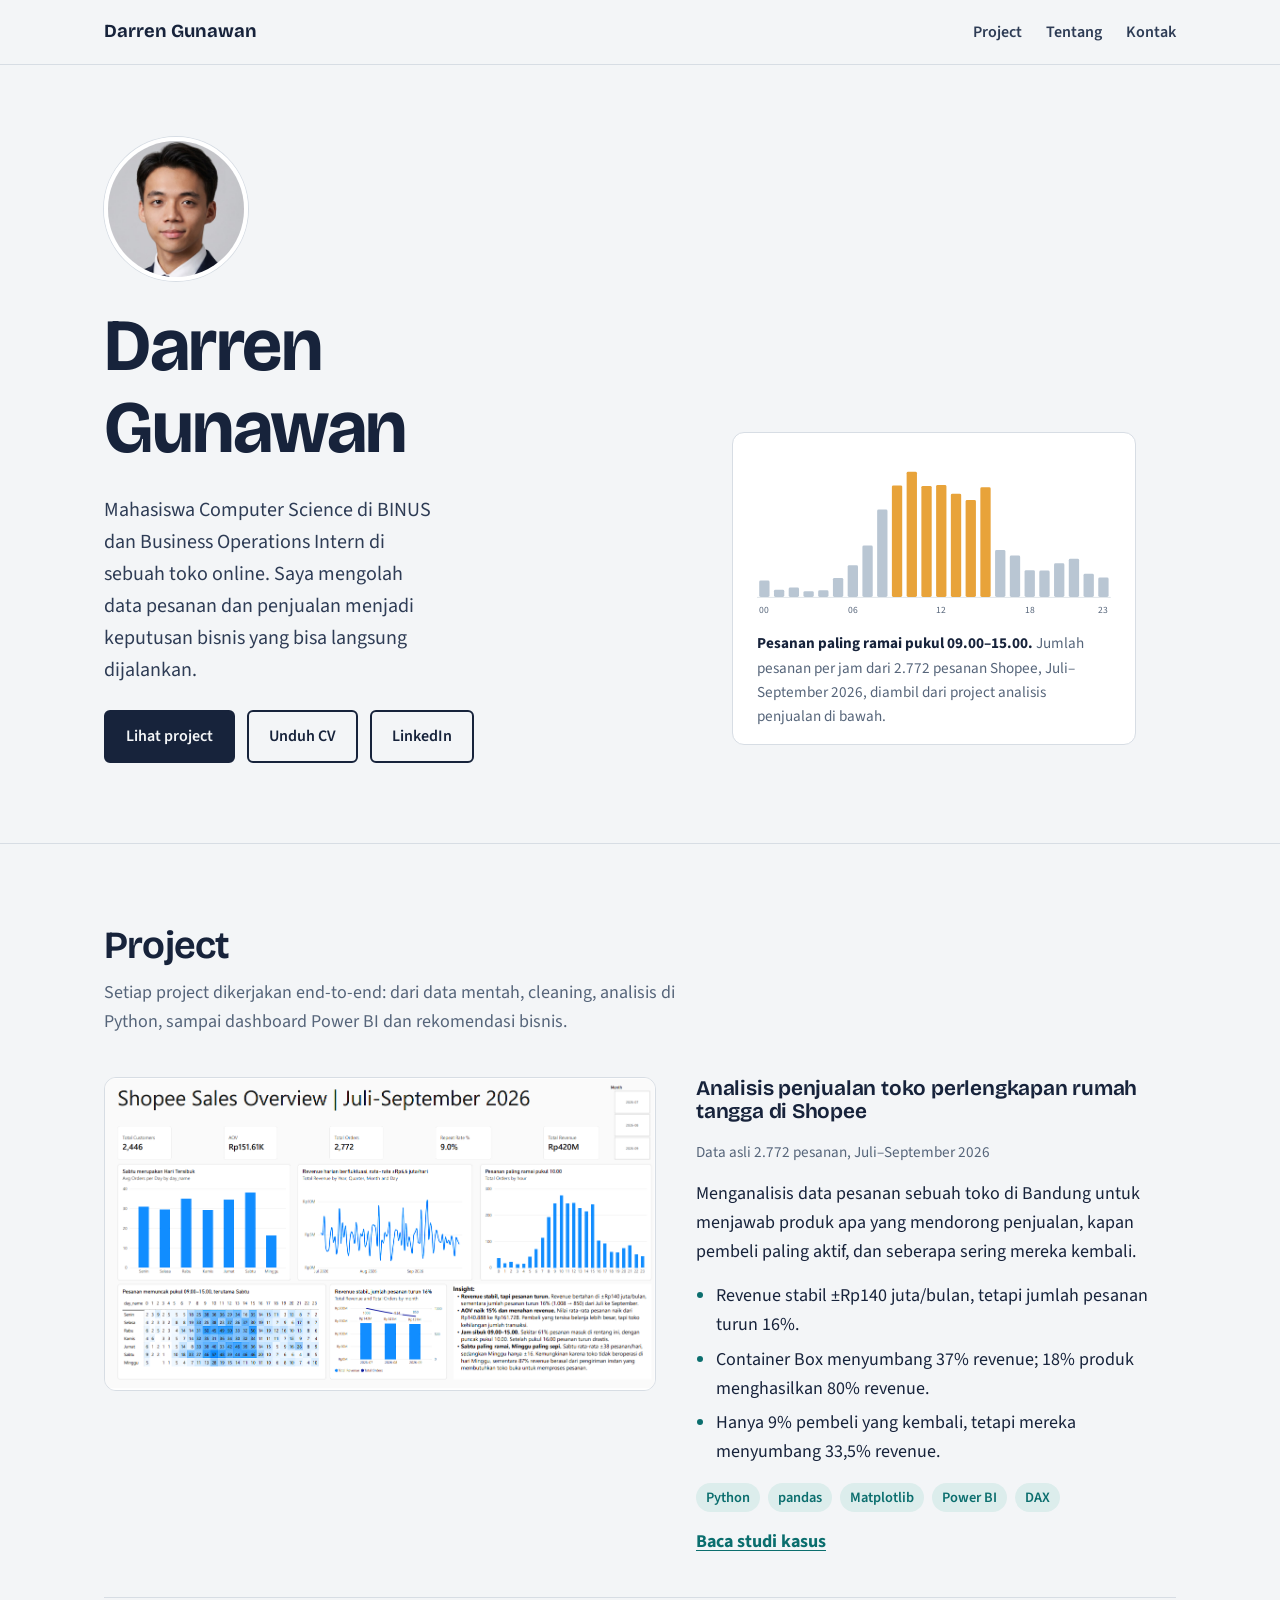
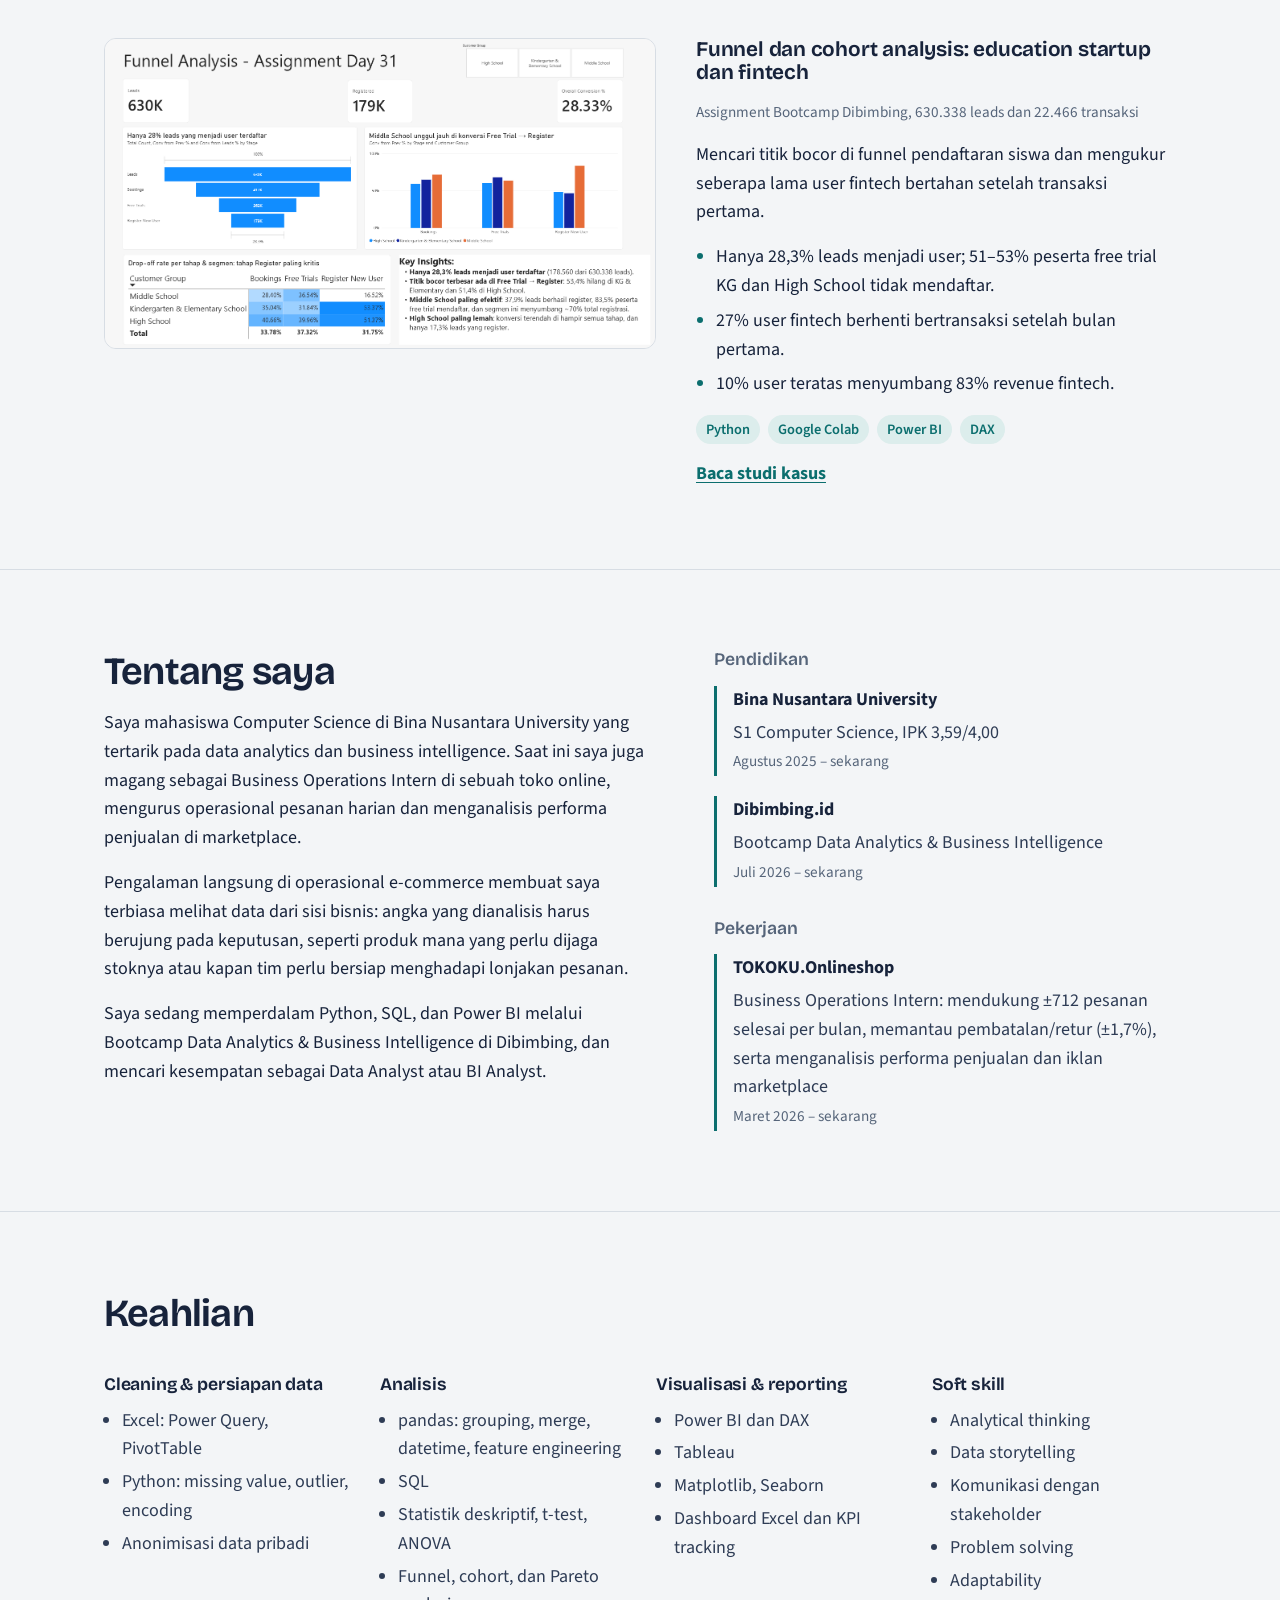
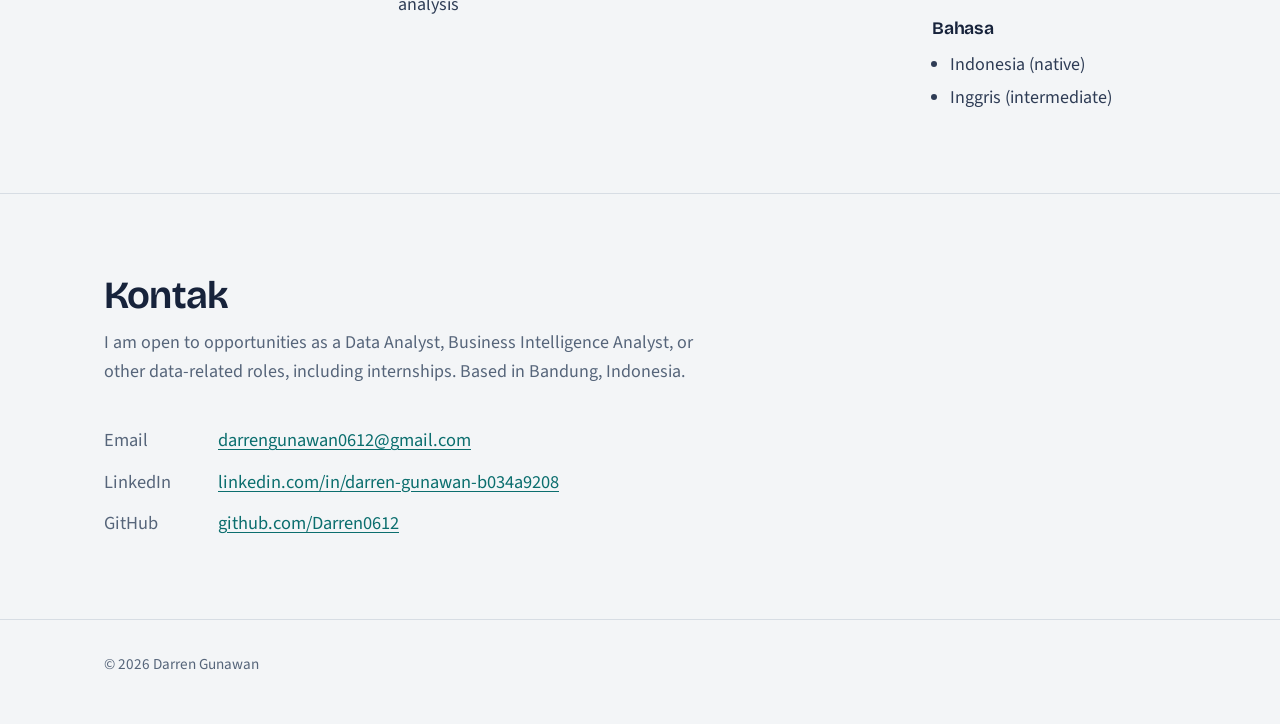
==== commit 89a33d7b: "Kontak dalam bahasa Inggris dan sederhanakan footer Co-Authored-By: Claude Opus 5.5 <noreply@anthrop" ====
--- a/index.html
+++ b/index.html
@@ -212,7 +212,7 @@
       <div class="wrap">
         <div class="section-head">
           <h2 id="kontak-title">Kontak</h2>
-          <p>Terbuka untuk posisi Data Analyst, BI Analyst, atau magang di bidang data. Berdomisili di Bandung.</p>
+          <p>I am open to opportunities as a Data Analyst, Business Intelligence Analyst, or other data-related roles, including internships. Based in Bandung, Indonesia.</p>
         </div>
         <ul class="contact-list">
           <li><span>Email</span> <a href="mailto:darrengunawan0612@gmail.com">darrengunawan0612@gmail.com</a></li>
@@ -224,7 +224,7 @@
   </main>
 
   <footer class="site-footer">
-    <div class="wrap">© 2026 Darren Gunawan. Dibuat dengan HTML dan CSS, di-host di GitHub Pages.</div>
+    <div class="wrap">© 2026 Darren Gunawan</div>
   </footer>
 
 </body>
